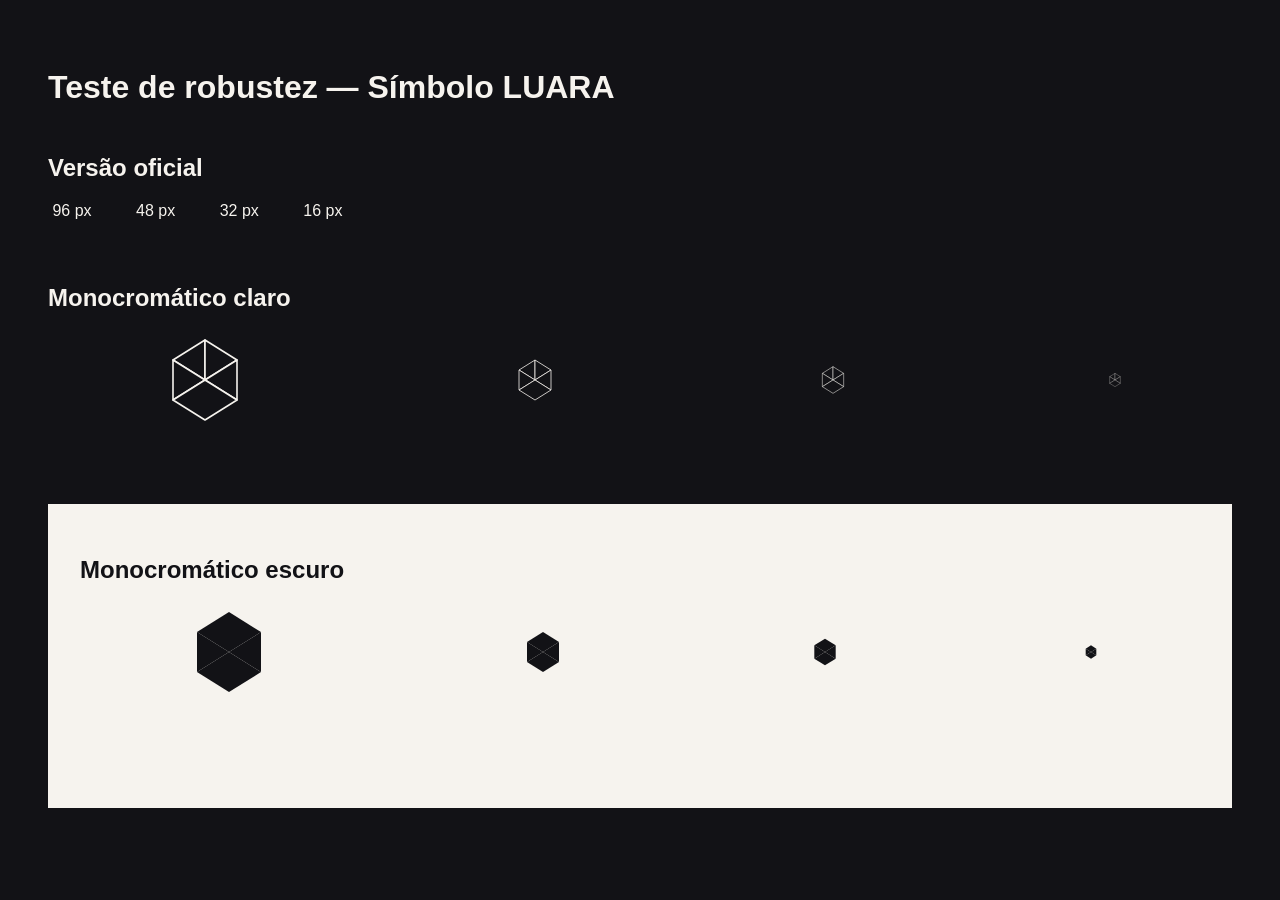
==== teste-marca.html @ 879f9cc8 "chore: estrutura inicial do media kit LUARA" ====
<!DOCTYPE html>
<html lang="pt-BR">
<head>
  <meta charset="UTF-8">
  <meta name="viewport" content="width=device-width, initial-scale=1.0">

  <title>LUARA | Teste de Marca</title>

  <style>
    body {
      margin: 0;
      padding: 48px;
      background: #121216;
      color: #F6F3EE;
      font-family: Arial, sans-serif;
    }

    h1 {
      margin-bottom: 48px;
    }

    .teste {
      display: flex;
      align-items: center;
      gap: 40px;
      margin-bottom: 64px;
    }

    .teste div {
      text-align: center;
    }

    .teste img {
      margin: 0 auto 12px;
    }

    .tamanho-96 { width: 96px; }
    .tamanho-48 { width: 48px; }
    .tamanho-32 { width: 32px; }
    .tamanho-16 { width: 16px; }

    .fundo-claro {
      padding: 32px;
      background: #F6F3EE;
      color: #121216;
    }
  </style>
</head>

<body>

  <h1>Teste de robustez — Símbolo LUARA</h1>

  <h2>Versão oficial</h2>

  <div class="teste">
    <div>
      <img class="tamanho-96" src="assets/marca/luara-simbolo.svg" alt="">
      <span>96 px</span>
    </div>

    <div>
      <img class="tamanho-48" src="assets/marca/luara-simbolo.svg" alt="">
      <span>48 px</span>
    </div>

    <div>
      <img class="tamanho-32" src="assets/marca/luara-simbolo.svg" alt="">
      <span>32 px</span>
    </div>

    <div>
      <img class="tamanho-16" src="assets/marca/luara-simbolo.svg" alt="">
      <span>16 px</span>
    </div>
  </div>

  <h2>Monocromático claro</h2>

  <div class="teste">
    <img class="tamanho-96" src="assets/marca/luara-simbolo-claro.svg" alt="">
    <img class="tamanho-48" src="assets/marca/luara-simbolo-claro.svg" alt="">
    <img class="tamanho-32" src="assets/marca/luara-simbolo-claro.svg" alt="">
    <img class="tamanho-16" src="assets/marca/luara-simbolo-claro.svg" alt="">
  </div>

  <div class="fundo-claro">
    <h2>Monocromático escuro</h2>

    <div class="teste">
      <img class="tamanho-96" src="assets/marca/luara-simbolo-escuro.svg" alt="">
      <img class="tamanho-48" src="assets/marca/luara-simbolo-escuro.svg" alt="">
      <img class="tamanho-32" src="assets/marca/luara-simbolo-escuro.svg" alt="">
      <img class="tamanho-16" src="assets/marca/luara-simbolo-escuro.svg" alt="">
    </div>
  </div>

</body>
</html>
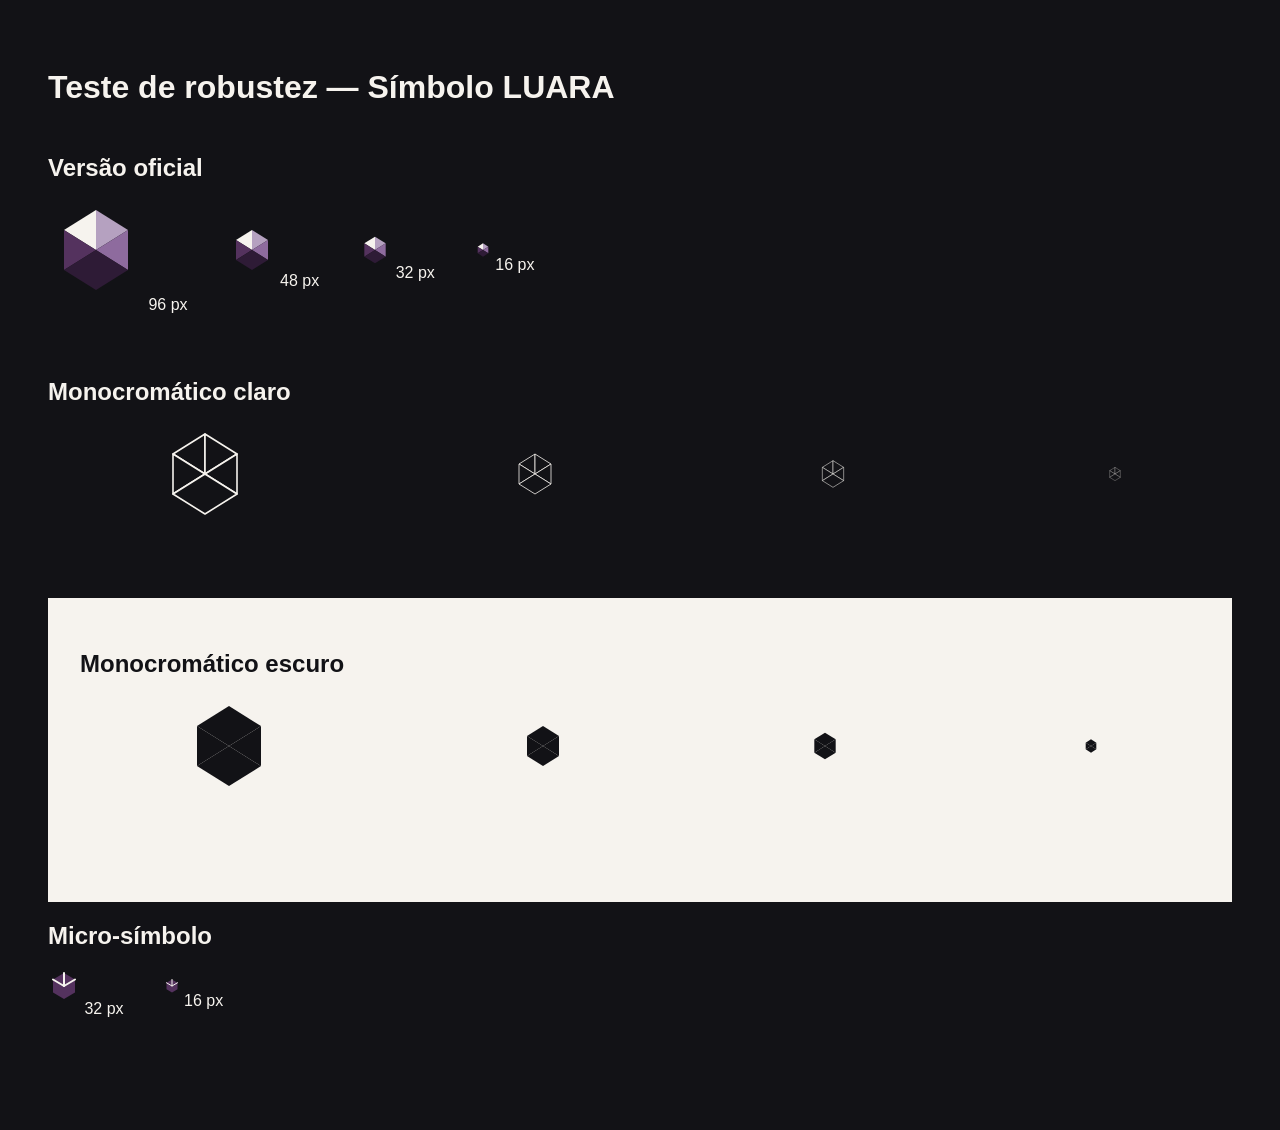
==== commit 9e9bc9ee: "feat: adiciona sistema responsivo de simbolos LUARA" ====
--- a/teste-marca.html
+++ b/teste-marca.html
@@ -95,5 +95,27 @@
     </div>
   </div>
 
+<h2>Micro-símbolo</h2>
+
+<div class="teste">
+  <div>
+    <img
+      class="tamanho-32"
+      src="assets/marca/luara-microsimbolo.svg"
+      alt="Micro-símbolo LUARA"
+    >
+    <span>32 px</span>
+  </div>
+
+  <div>
+    <img
+      class="tamanho-16"
+      src="assets/marca/luara-microsimbolo.svg"
+      alt="Micro-símbolo LUARA"
+    >
+    <span>16 px</span>
+  </div>
+</div>
+
 </body>
 </html>
